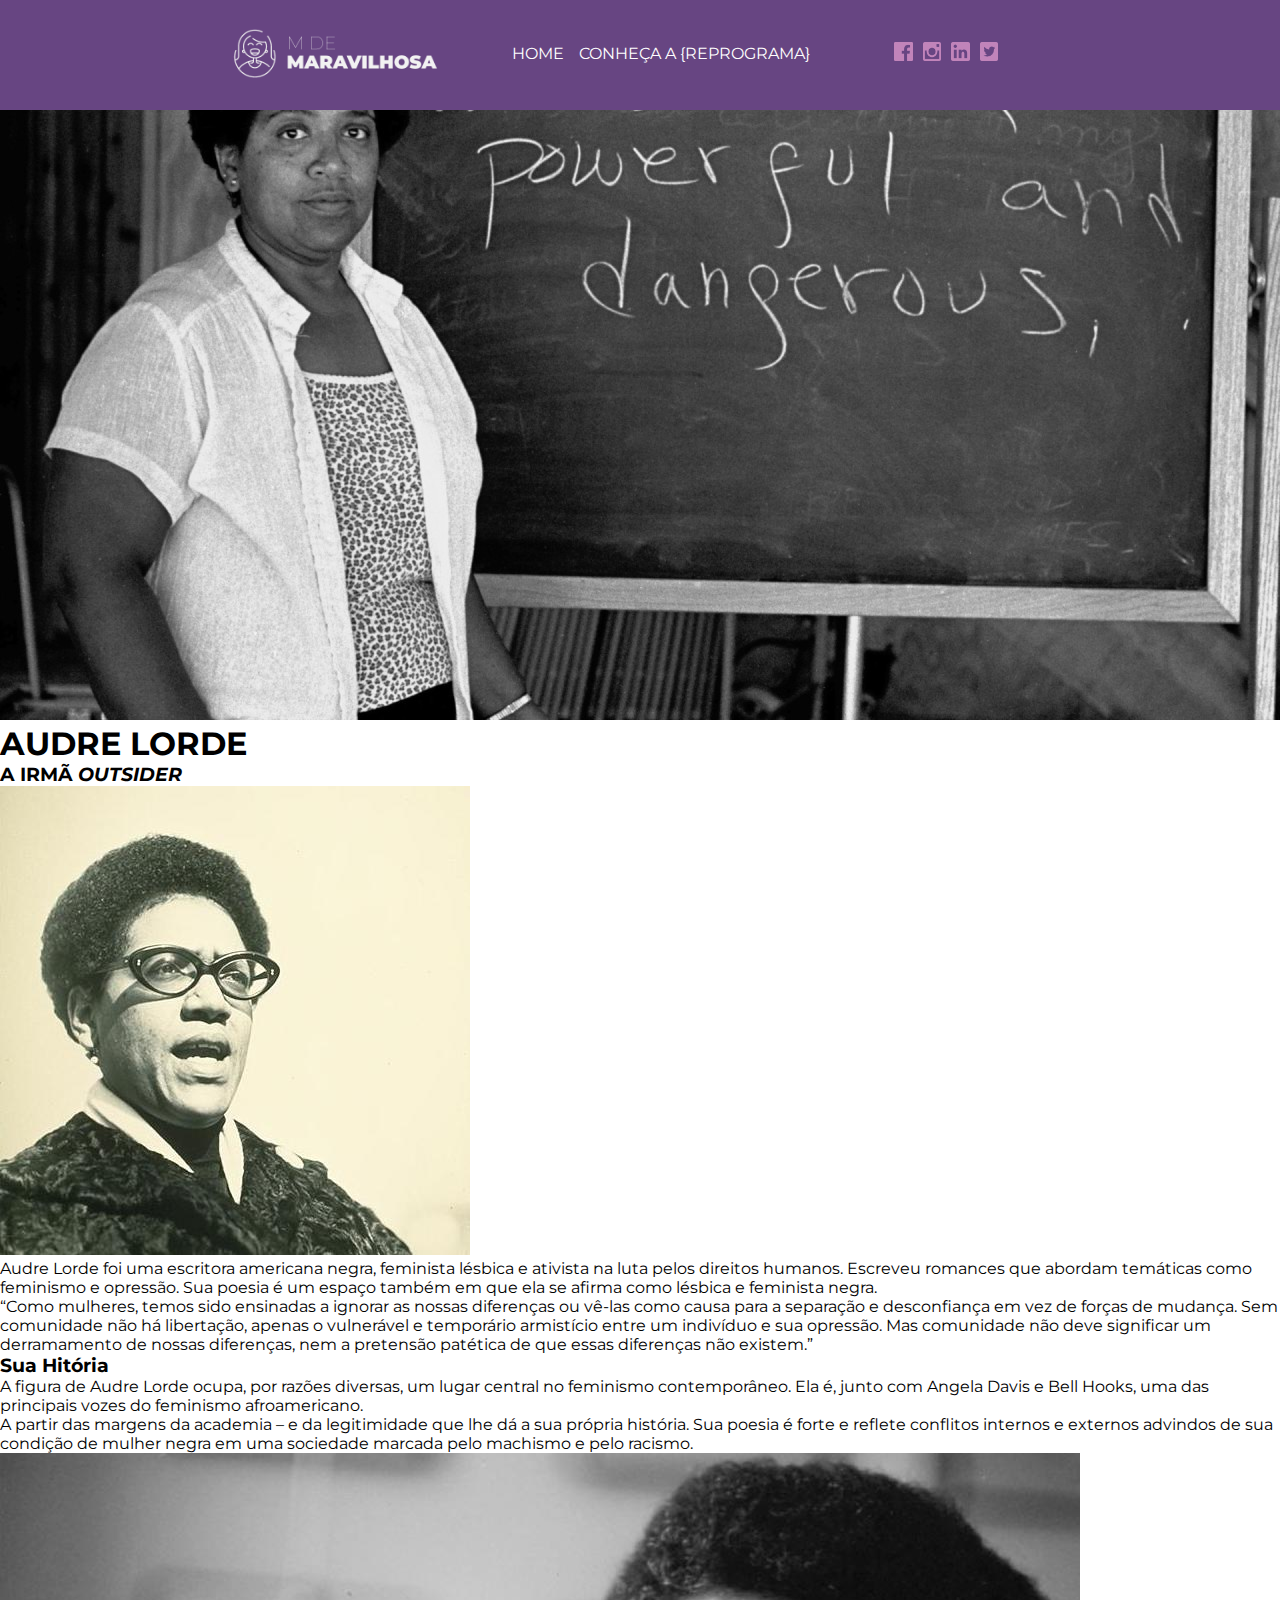
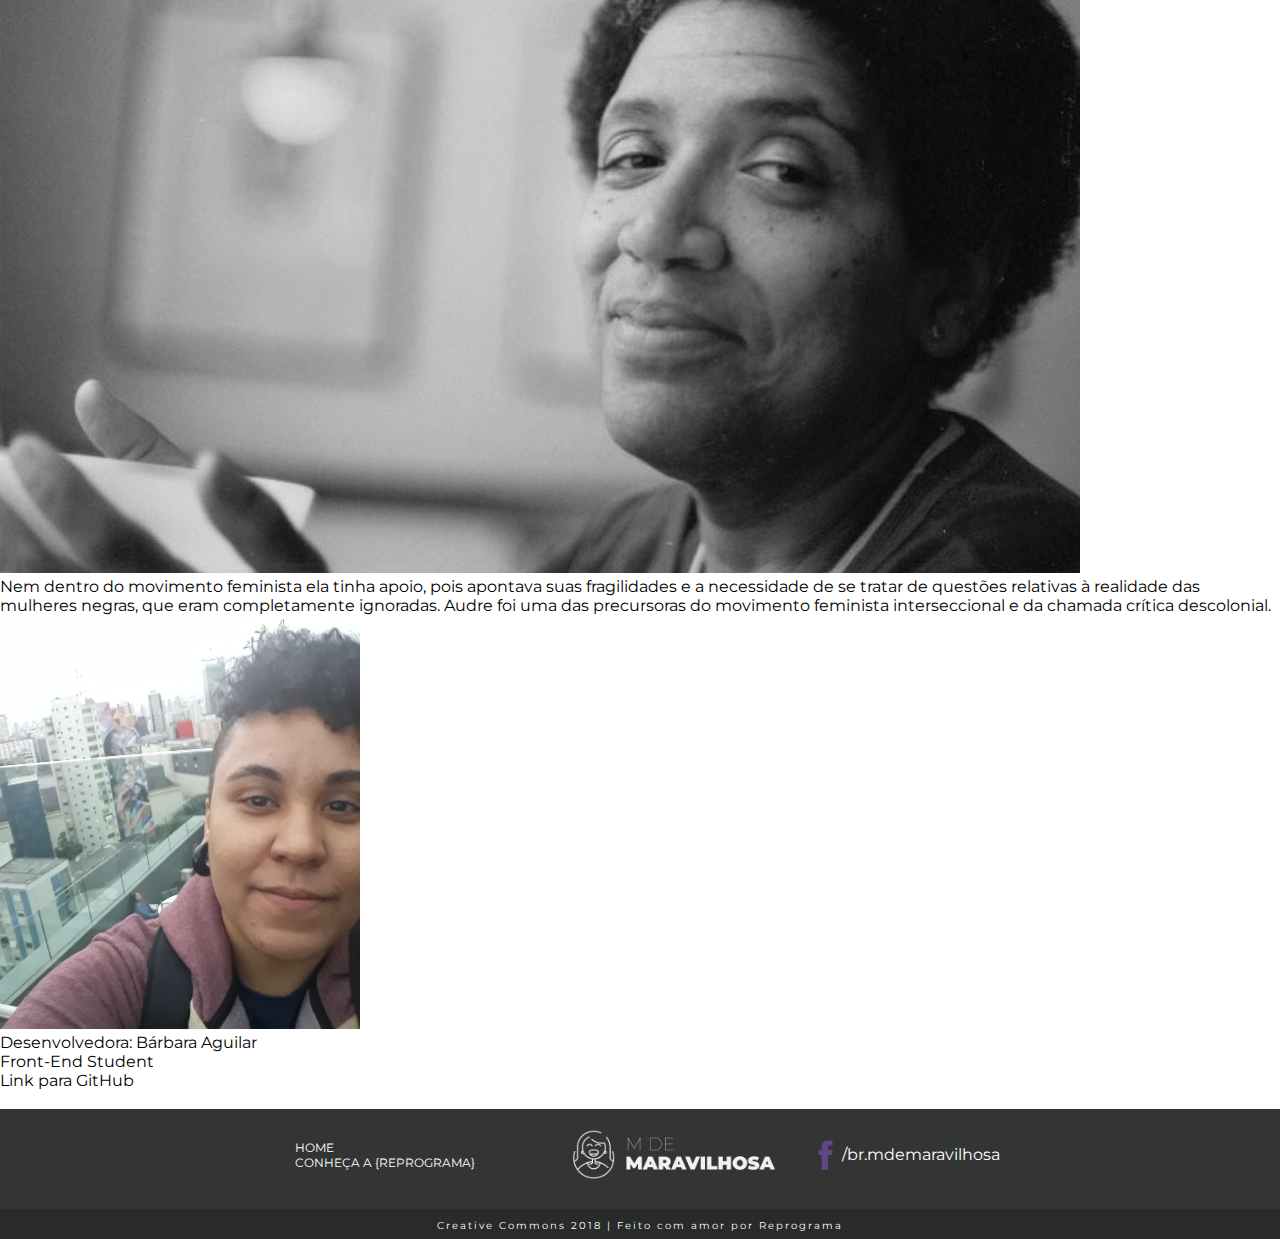
==== perfil/perfil.html @ 53f55efa "projeto final" ====
<!DOCTYPE html>
<html>
    <head>
        <meta charset="utf-8">
        <meta name="viewport" content="width=device-width, initial-scale=1">
        <title>Audre Lorde</title>
        <link href="https://fonts.googleapis.com/css?family=Montserrat|Roboto+Slab" rel="stylesheet">
        <link rel="stylesheet" href="../css/style.css">
    </head>
    <body>
        <nav class="navbar">
            <div class="navbar__box">
                <img class="navbar__logo" src="../img/logo-white.png" alt="logo M de maravilhosas">
            
                <ul class="navbar__itens" >
                    <li><a href="#">HOME</a></li>
                    <li><a href="#">CONHEÇA A {REPROGRAMA}</a></li>
                </ul>
                
                <div class="navbar__links">
                    <a href="#"> <img class="navbar__icones" src="../img/icon-facebook.png" alt="icone logo facebook"> </a> 
                    <a href="#"> <img class="navbar__icones" src="../img/icon-instagram.png" alt="icone logo instagram"> </a> 
                    <a href="#"> <img class="navbar__icones" src="../img/icon-linkedin.png" alt="icone logo linkedin"> </a> 
                    <a href="#"> <img class="navbar__icones" src="../img/icon-twitter.png" alt="icone logo twitter"> </a> 
                    <img class="navbar__mobile" src="../img/menu-nav.png" alt="menu mobile">
                </div> 
            </div>
            </nav>
        <main>
            <header>
                <img class="header__banner" src="../img/banner.jpg" alt="audre lorde em pé em frente a lousa">
                <h1 class="header__titulo">AUDRE LORDE</h1>
            </header>
            <section class="profile">
                <h3 class="profile__titulo">A IRMÃ <em>OUTSIDER</em></h3>
                <img class="profile__img" src="../img/perfil.jpg" alt="rosto de audre lorde">
                <p class="profile__texto">Audre Lorde foi uma escritora americana negra, feminista lésbica e ativista na luta pelos direitos humanos. Escreveu romances que abordam temáticas como feminismo e opressão. Sua poesia é um espaço também em que ela se afirma como lésbica e feminista negra.</p>
            </section>
            <section class="quote">
                <p clas="quote__frase">“Como mulheres, temos sido ensinadas a ignorar as nossas diferenças ou vê-las como causa para a separação e desconfiança em vez de forças de mudança. Sem comunidade não há libertação, apenas o vulnerável e temporário armistício entre um indivíduo e sua opressão. Mas comunidade não deve significar um derramamento de nossas diferenças, nem a pretensão patética de que essas diferenças não existem.” </p> 
            </section>
            <section class="about">
                <h3 clas="about__titulo">Sua Hitória</h3>
                <p class="about__texto__p1">A figura de Audre Lorde ocupa, por razões diversas, um lugar central no feminismo contemporâneo. Ela é, junto com Angela Davis e Bell Hooks, uma das principais vozes do feminismo afroamericano. </p>
                <p class="about__texto__p2">A partir das margens da academia – e da legitimidade que lhe dá a sua própria história. Sua poesia é forte e reflete conflitos internos e externos advindos de sua condição de mulher negra em uma sociedade marcada pelo machismo e pelo racismo. </p>
                <div clas="about__img"> <img src="../img/about.jpg" alt="audre lorde fotografia de rosto" ></div>
                <p class="about__texto__p3">Nem dentro do movimento feminista ela tinha apoio, pois apontava suas fragilidades e a necessidade de se tratar de questões relativas à realidade das mulheres negras, que eram completamente ignoradas. Audre foi uma das precursoras do movimento feminista interseccional e da chamada crítica descolonial.</p>

            </section>
            <section clas="about-me">
                <div class="about-me__layout">
                    <img src="../img/about-me.jpg" alt="foto da autora">
                    <p clas="about-me__texto">Desenvolvedora: Bárbara Aguilar <br>Front-End Student<br>Link para GitHub</p>
                </div>

                <a href="#" class="about-me__btn">VER TODAS ELAS</a>
                
            </section>
        
        </main>
        <footer>
            <div class="footer">
                <div class ="footer__box">
                    <ul class="footer__itens" >
                        <li><a href="#">HOME</a></li>
                        <li><a href="#">CONHEÇA A {REPROGRAMA}</a></li>
                        
                    </ul>
                        <img class="footer__logo" src="../img/logo-white.png" alt="logo reprograma">
                        <img class="footer__icon" src="../img/fb-icone.png" alt="logo facebook">
                        <a href="#">/br.mdemaravilhosa</a>   
                </div>
            </div>  
            

            <div class="footer__copyright">
                <p>Creative Commons 2018  |  Feito com amor por Reprograma</p>
            </div>
    
    
            </footer>

    </body>

</html>
---- css/style.css ----
*{
    box-sizing: border-box;
    margin: 0 0;
    padding: 0;
}

body{ 
    font-family: 'Montserrat', sans-serif;
}
/*navbar*/
.navbar{
    width: 100%;
    height:110px;
    background-color: #674582;
    color: white;
    position: fixed;
    z-index: 0;
   
}
a{
    text-decoration: none;
}

ul{
    display: flex;
}

li{
    list-style: none;
    margin-right: 15px;
}
.navbar__box{
    width: 70%;
    height: 70%;
    display: flex;
    justify-content: space-around;
    align-items: center;
    margin: 15px auto 0 auto;
}   
.navbar__logo{
    height:80%;
}

.navbar__mobile{
    display:none;
}

.navbar__icones{
    padding: 3px;
    width: 15%
}

/*banner*/
.banner{
    width: 100%;
    height:500px;
    background-image: url(../img/bg-banner-claro.png);
    background-size: cover;
    display: flex;
    align-items: flex-end;

}
.banner__conteudo{
    display: block;
    padding:45px;
    width:55%;
    margin-left: 15%;
   
}
.banner__titulo{
    font-family: 'Montserrat', sans-serif;
    font-weight: bolder;
    color:white;
    padding:4px;
}

.banner__texto{
    color:white;
    padding:4px;
    margin-bottom: 3%;
}

.banner__btn{
    background-color: #C083B9;
    color:white;
    padding:10px;
    width:100px;
    border-radius: 3px;
    margin-top: 5px;
   align-items: flex-end;
}

/**section Perfil**/
.perfil{
    width:70%;
    margin: 0 auto;
}

.perfil__titulo{
    font-family: 'Roboto Slab', serif;
    font-weight: bolder;
    color:#674582;
    text-align: center;
    margin:20px auto;
    padding:10px;
}

.perfil__links{
    width:70%;
    margin: 0 auto 150px auto;
    display: flex;
    flex-flow:wrap;
    justify-content: space-between  ;
    
}

.perfil__links img{
    width:170px;
    background-color:#63458A; 
    margin-top: 15px;
    border-radius: 15px;
      
}

.perfil__links__texto{
    color:#63458A;
    padding: 5px;
    text-align: center;
}

/**footer**/
a{
    text-decoration: none;
    color: white;
}
.footer{
    width: 100%;
    height: 100px;
    background-color: #323534;
    color: white;

}

.footer__box{
    margin: 0 auto;
    width: 70%;
    display: flex;
    align-items: center;
    justify-content: center;
}
.footer__itens{
    display: block;
    width: 30%;
    font-size: 12px;
    padding: 15px;
}

.footer__logo {
    width: 100%;
    max-width: 250px;
    padding: 15px;
}

.footer__icon{
    height: 40px;
    padding: 0 5px 0 15px;
}

.footer__copyright{
    width: 100%;
    height: 30px;
    background-color:#292A2A;
    color:white;
    font-family: 'Montserrat', sans-serif;
    font-size: 10px;
    letter-spacing: 2px;
    padding:10px;
    text-align: center;

}
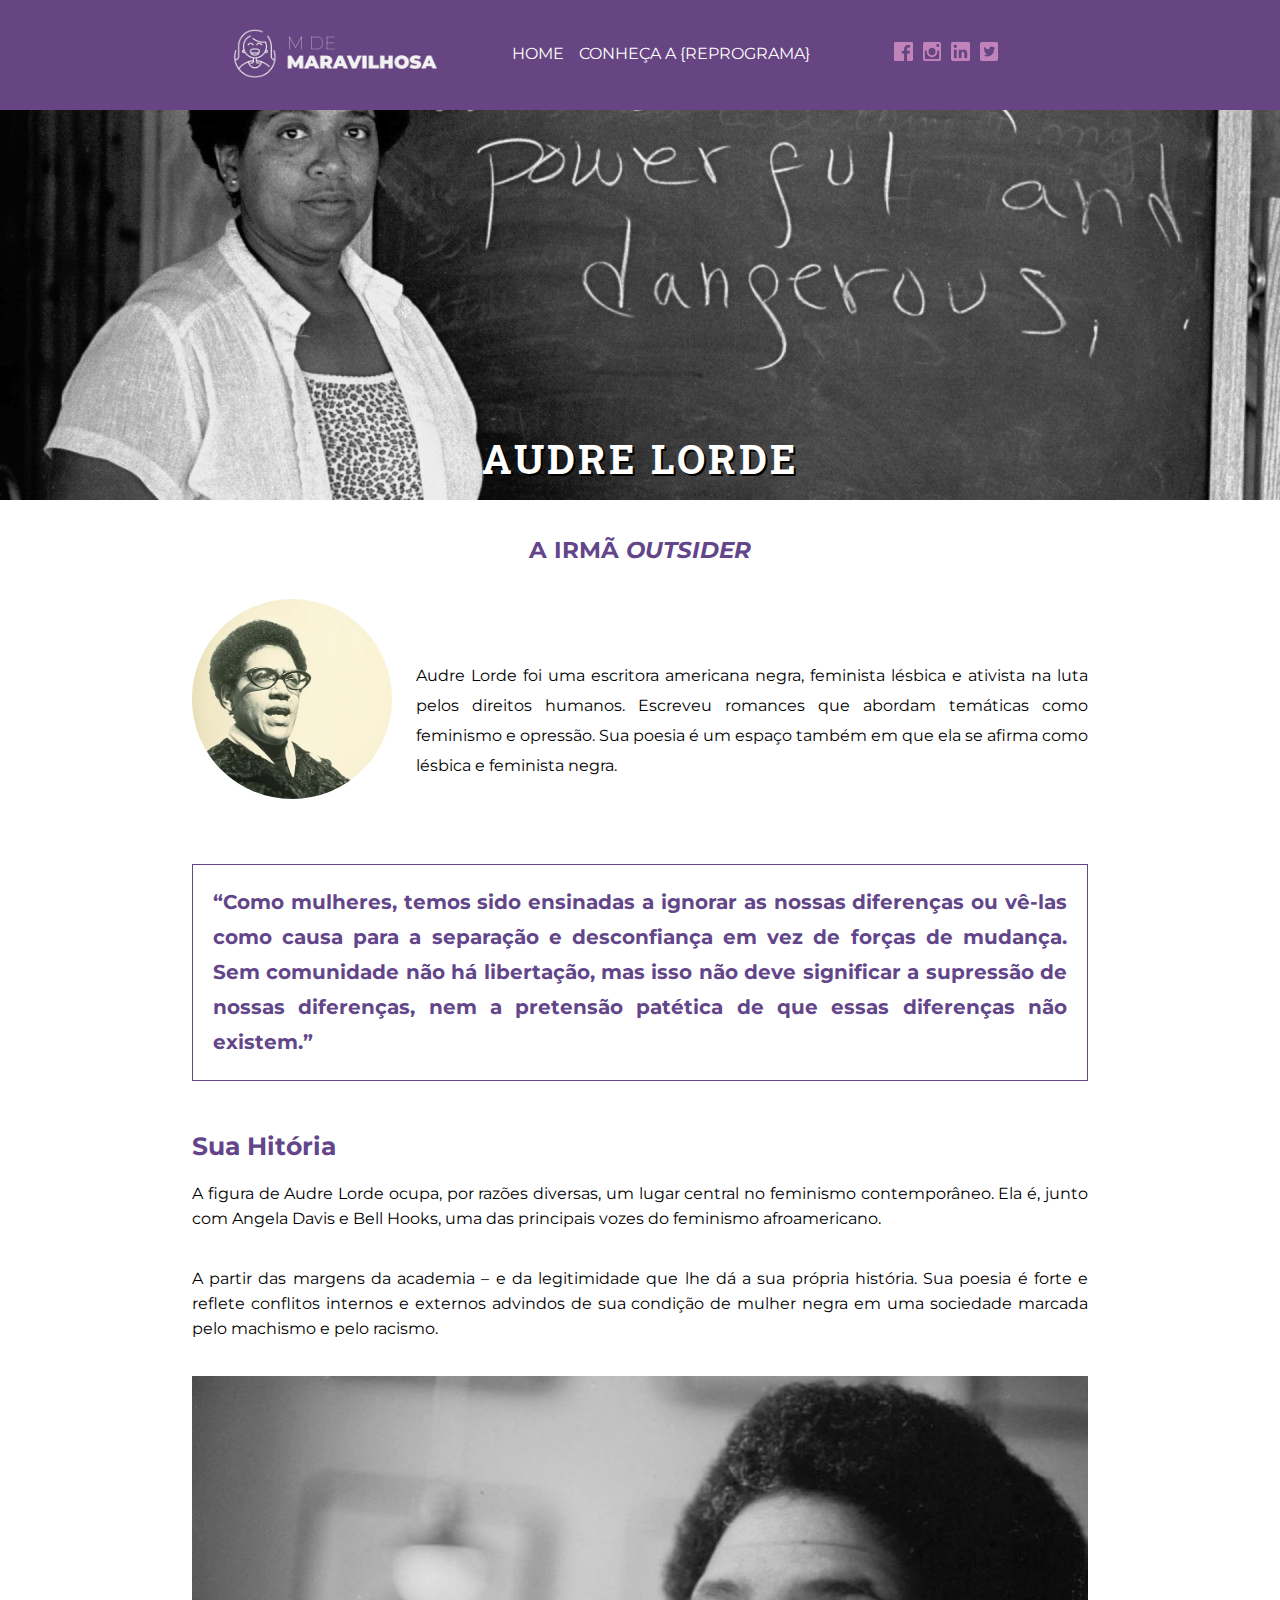
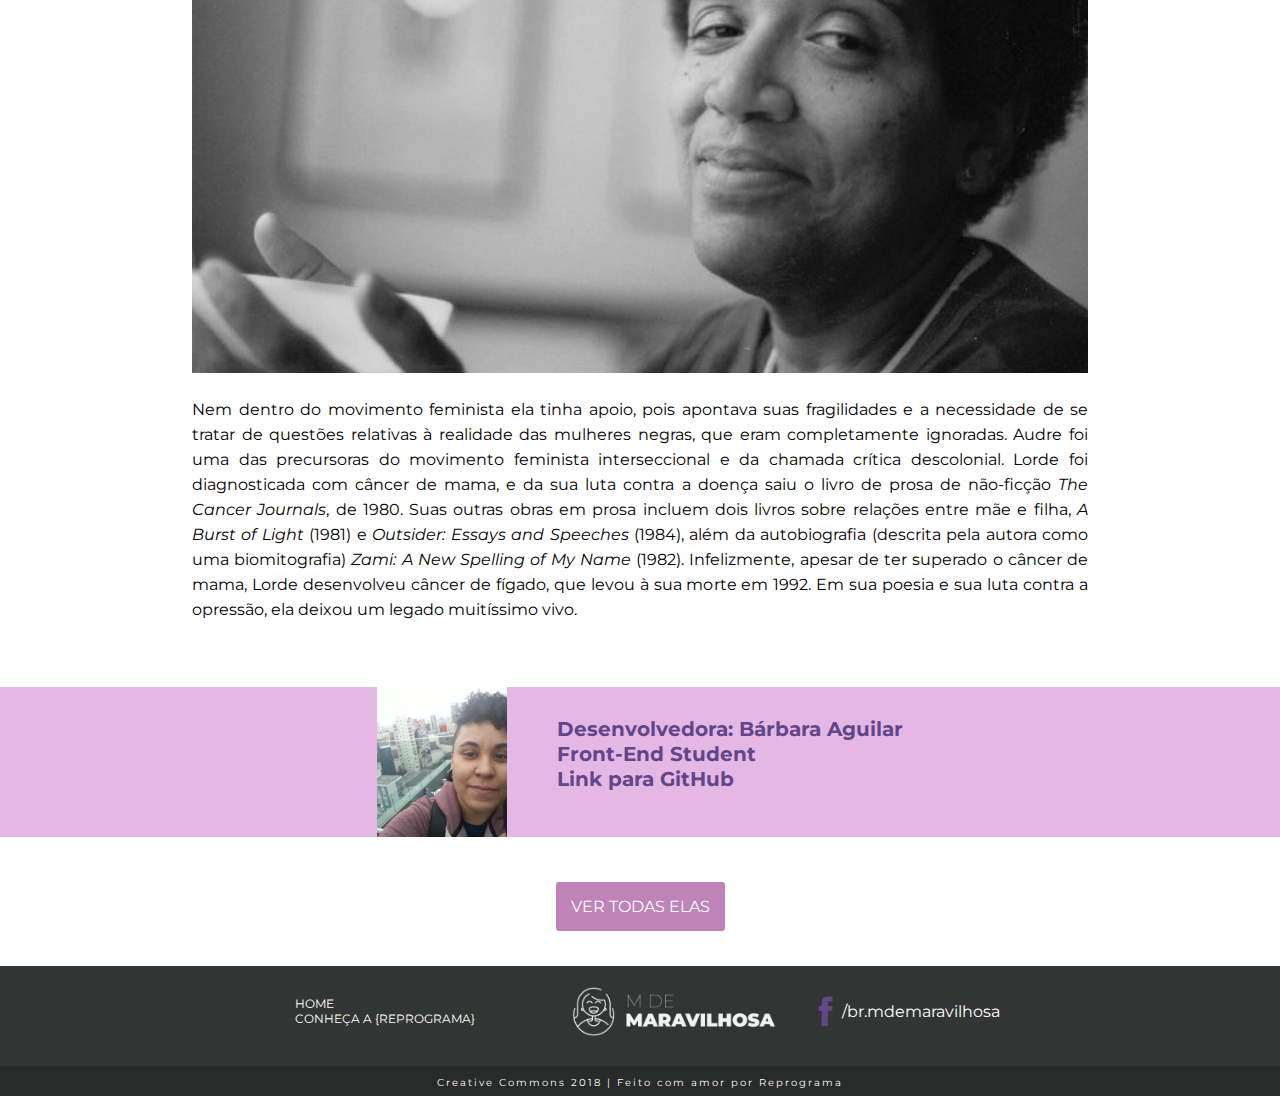
==== commit 8437180b: "html and css finished" ====
--- a/perfil/perfil.html
+++ b/perfil/perfil.html
@@ -28,33 +28,37 @@
             </nav>
         <main>
             <header>
-                <img class="header__banner" src="../img/banner.jpg" alt="audre lorde em pé em frente a lousa">
                 <h1 class="header__titulo">AUDRE LORDE</h1>
             </header>
+            <section class="section__titulo"> <h3 >A IRMÃ <em>OUTSIDER</em></h3></section>
+           
+
             <section class="profile">
-                <h3 class="profile__titulo">A IRMÃ <em>OUTSIDER</em></h3>
+               
                 <img class="profile__img" src="../img/perfil.jpg" alt="rosto de audre lorde">
                 <p class="profile__texto">Audre Lorde foi uma escritora americana negra, feminista lésbica e ativista na luta pelos direitos humanos. Escreveu romances que abordam temáticas como feminismo e opressão. Sua poesia é um espaço também em que ela se afirma como lésbica e feminista negra.</p>
             </section>
             <section class="quote">
-                <p clas="quote__frase">“Como mulheres, temos sido ensinadas a ignorar as nossas diferenças ou vê-las como causa para a separação e desconfiança em vez de forças de mudança. Sem comunidade não há libertação, apenas o vulnerável e temporário armistício entre um indivíduo e sua opressão. Mas comunidade não deve significar um derramamento de nossas diferenças, nem a pretensão patética de que essas diferenças não existem.” </p> 
+                <p class="quote__frase">“Como mulheres, temos sido ensinadas a ignorar as nossas diferenças ou vê-las como causa para a separação e desconfiança em vez de forças de mudança. Sem comunidade não há libertação, mas isso não deve significar a supressão de nossas diferenças, nem a pretensão patética de que essas diferenças não existem.” </p> 
             </section>
             <section class="about">
-                <h3 clas="about__titulo">Sua Hitória</h3>
-                <p class="about__texto__p1">A figura de Audre Lorde ocupa, por razões diversas, um lugar central no feminismo contemporâneo. Ela é, junto com Angela Davis e Bell Hooks, uma das principais vozes do feminismo afroamericano. </p>
-                <p class="about__texto__p2">A partir das margens da academia – e da legitimidade que lhe dá a sua própria história. Sua poesia é forte e reflete conflitos internos e externos advindos de sua condição de mulher negra em uma sociedade marcada pelo machismo e pelo racismo. </p>
-                <div clas="about__img"> <img src="../img/about.jpg" alt="audre lorde fotografia de rosto" ></div>
-                <p class="about__texto__p3">Nem dentro do movimento feminista ela tinha apoio, pois apontava suas fragilidades e a necessidade de se tratar de questões relativas à realidade das mulheres negras, que eram completamente ignoradas. Audre foi uma das precursoras do movimento feminista interseccional e da chamada crítica descolonial.</p>
+                <h3 class="about__titulo">Sua Hitória</h3>
+                <p class="about__texto">A figura de Audre Lorde ocupa, por razões diversas, um lugar central no feminismo contemporâneo. Ela é, junto com Angela Davis e Bell Hooks, uma das principais vozes do feminismo afroamericano. </p>
+                <p class="about__texto">A partir das margens da academia – e da legitimidade que lhe dá a sua própria história. Sua poesia é forte e reflete conflitos internos e externos advindos de sua condição de mulher negra em uma sociedade marcada pelo machismo e pelo racismo. </p>
+                <div class="about__img"> <img src="../img/about.jpg" alt="audre lorde fotografia de rosto" ></div>
+                <p class="about__texto">Nem dentro do movimento feminista ela tinha apoio, pois apontava suas fragilidades e a necessidade de se tratar de questões relativas à realidade das mulheres negras, que eram completamente ignoradas. Audre foi uma das precursoras do movimento feminista interseccional e da chamada crítica descolonial. Lorde foi diagnosticada com câncer de mama, e da sua luta contra a doença saiu o livro de prosa de não-ficção <em>The Cancer Journals</em>, de 1980. Suas outras obras em prosa incluem dois livros sobre relações entre mãe e filha,<em> A Burst of Light</em> (1981) e <em> Outsider: Essays and Speeches</em> (1984), além da autobiografia (descrita pela autora como uma biomitografia) <em>Zami: A New Spelling of My Name</em> (1982). Infelizmente, apesar de ter superado o câncer de mama, Lorde desenvolveu câncer de fígado, que levou à sua morte em 1992. Em sua poesia e sua luta contra a opressão, ela deixou um legado muitíssimo vivo.</p>
 
             </section>
-            <section clas="about-me">
+            <section class="about-me">
                 <div class="about-me__layout">
                     <img src="../img/about-me.jpg" alt="foto da autora">
-                    <p clas="about-me__texto">Desenvolvedora: Bárbara Aguilar <br>Front-End Student<br>Link para GitHub</p>
+                    <p class="about-me__texto">Desenvolvedora: Bárbara Aguilar <br>Front-End Student<br>Link para GitHub</p>
                 </div>
+                        
+            </section>
 
-                <a href="#" class="about-me__btn">VER TODAS ELAS</a>
-                
+            <section class="end">
+                <a href="#" class="end__btn">VER TODAS ELAS</a>
             </section>
         
         </main>
--- a/css/style.css
+++ b/css/style.css
@@ -51,6 +51,7 @@
 }
 
 /*banner*/
+
 .banner{
     width: 100%;
     height:500px;
@@ -179,8 +180,153 @@
 
 }
 
-
-
-
-
-
+/**header PERFIL**/
+header{
+    width: 100%;
+    height:500px;
+    background-image: url(../img/banner.jpg);
+    background-size: cover ;
+    display: flex;
+    align-items: flex-end;
+    padding-top: 150px;;
+}
+
+
+.header__titulo{
+    font-family: 'Roboto Slab', serif;
+    font-weight: bolder;
+    font-size: 40px;
+    color: white;
+    margin: 0 auto;
+    padding:15px;
+    letter-spacing: 3px;
+    text-shadow: 2px 2px black;
+}
+
+/**section profile**/
+
+.profile, .quote, .about{
+    width: 70%;
+    margin: 0 auto;
+}
+
+.profile{
+    display: flex;
+    align-items: center;
+    justify-content: space-between;
+}
+
+.section__titulo{
+    font-family: 'Montserrat', sans-serif;
+    font-weight: bolder;
+    font-size: 20px;
+    color: #63458A;
+    margin: 20px auto;
+    padding:15px;
+    text-align: center;
+}
+.profile__img{
+    width: 200px;
+    border-radius: 100%;
+    margin-bottom: 45px;
+    
+}
+.profile__texto{
+    width: 75%;
+    text-align: justify;
+    line-height: 30px;
+    
+}
+/**Section Quote**/
+
+.quote__frase {
+    font-family: 'Montserrat', sans-serif;
+    font-weight: bolder;
+    font-size: 20px;
+    color:#63458A;
+    margin: 20px auto 50px auto;
+    padding:20px;
+    text-align: justify;
+    line-height: 35px;
+    border: 1px solid #63458A;
+ }
+
+ /**Section about**/
+
+ .about__titulo {
+    font-family: 'Montserrat', sans-serif;
+    font-weight: bolder;
+    font-size: 25px;
+    color: #63458A;
+    margin-bottom: 20px;
+ }
+
+ .about__texto{
+    text-align: justify;
+    line-height: 25px;
+    padding-bottom: 15px;
+    margin-bottom: 20px;
+ }
+
+ .about img{
+     width:100%;
+     margin-bottom: 20px;
+ }
+
+ /**section About Me**/
+ .about-me{
+     background-color: #E4B7E5;
+     width: 100%;
+     height: 150px;
+     margin-top: 50px;
+     margin-bottom: 60px;   
+ }
+
+ .about-me__layout{
+    display: flex;
+    flex-direction: row;
+    align-items: center;
+    justify-content: center;
+    width: 45%;
+    margin: 0 auto;
+ }
+
+ .about-me__layout img{
+    height: 150px;
+    padding-right: 50px;
+ }
+
+ .about-me__layout p{
+    font-family: 'Montserrat', sans-serif;
+    font-weight: bolder;
+    font-size: 20px;
+    color: #63458A;
+    line-height: 25px;
+    margin-bottom: 15px;
+
+ }
+ 
+ .end{
+    width: 30%;
+    margin: 50px auto;
+    text-align: center;
+ }
+
+
+ .end__btn{
+    background-color: #C083B9;
+    color:white;
+    padding:15px;
+    width:250px;
+    border-radius: 3px;
+    margin: 0 auto;
+    text-align: center;
+ }
+
+
+
+
+
+
+
+
